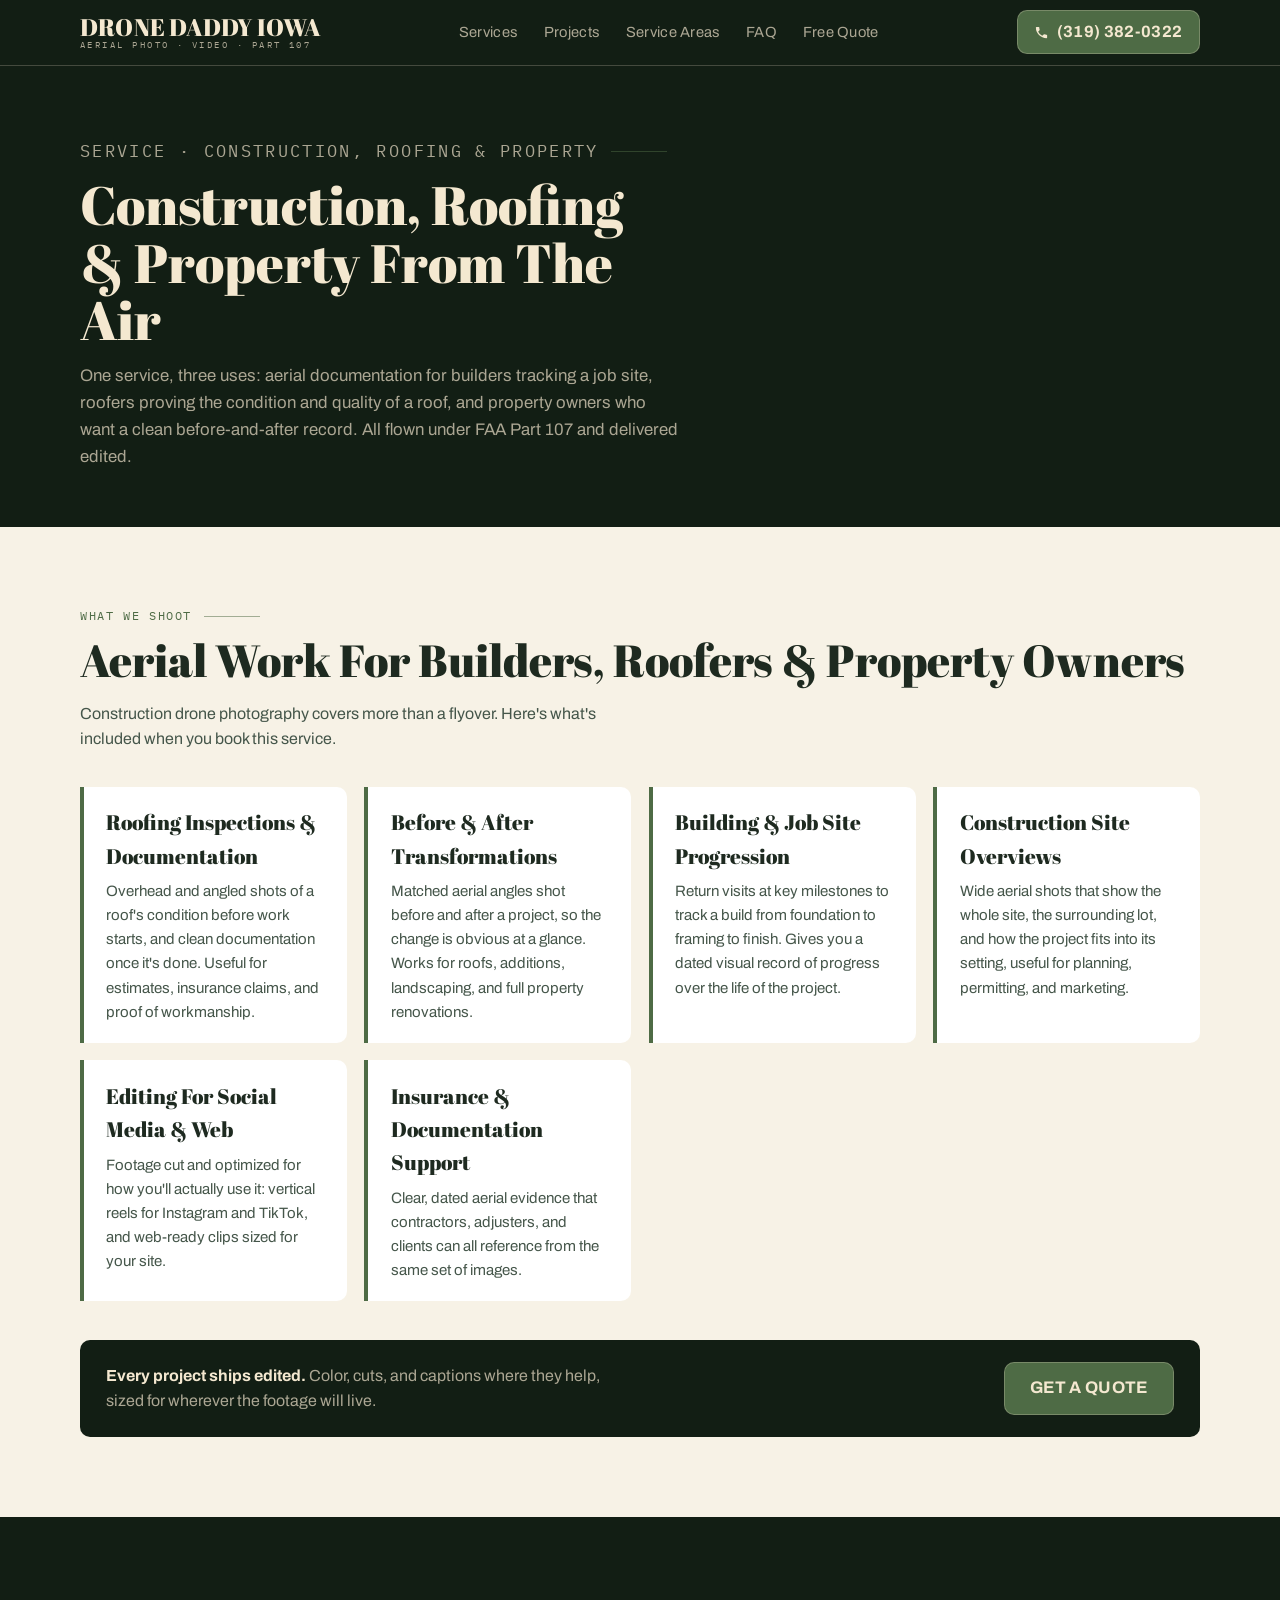
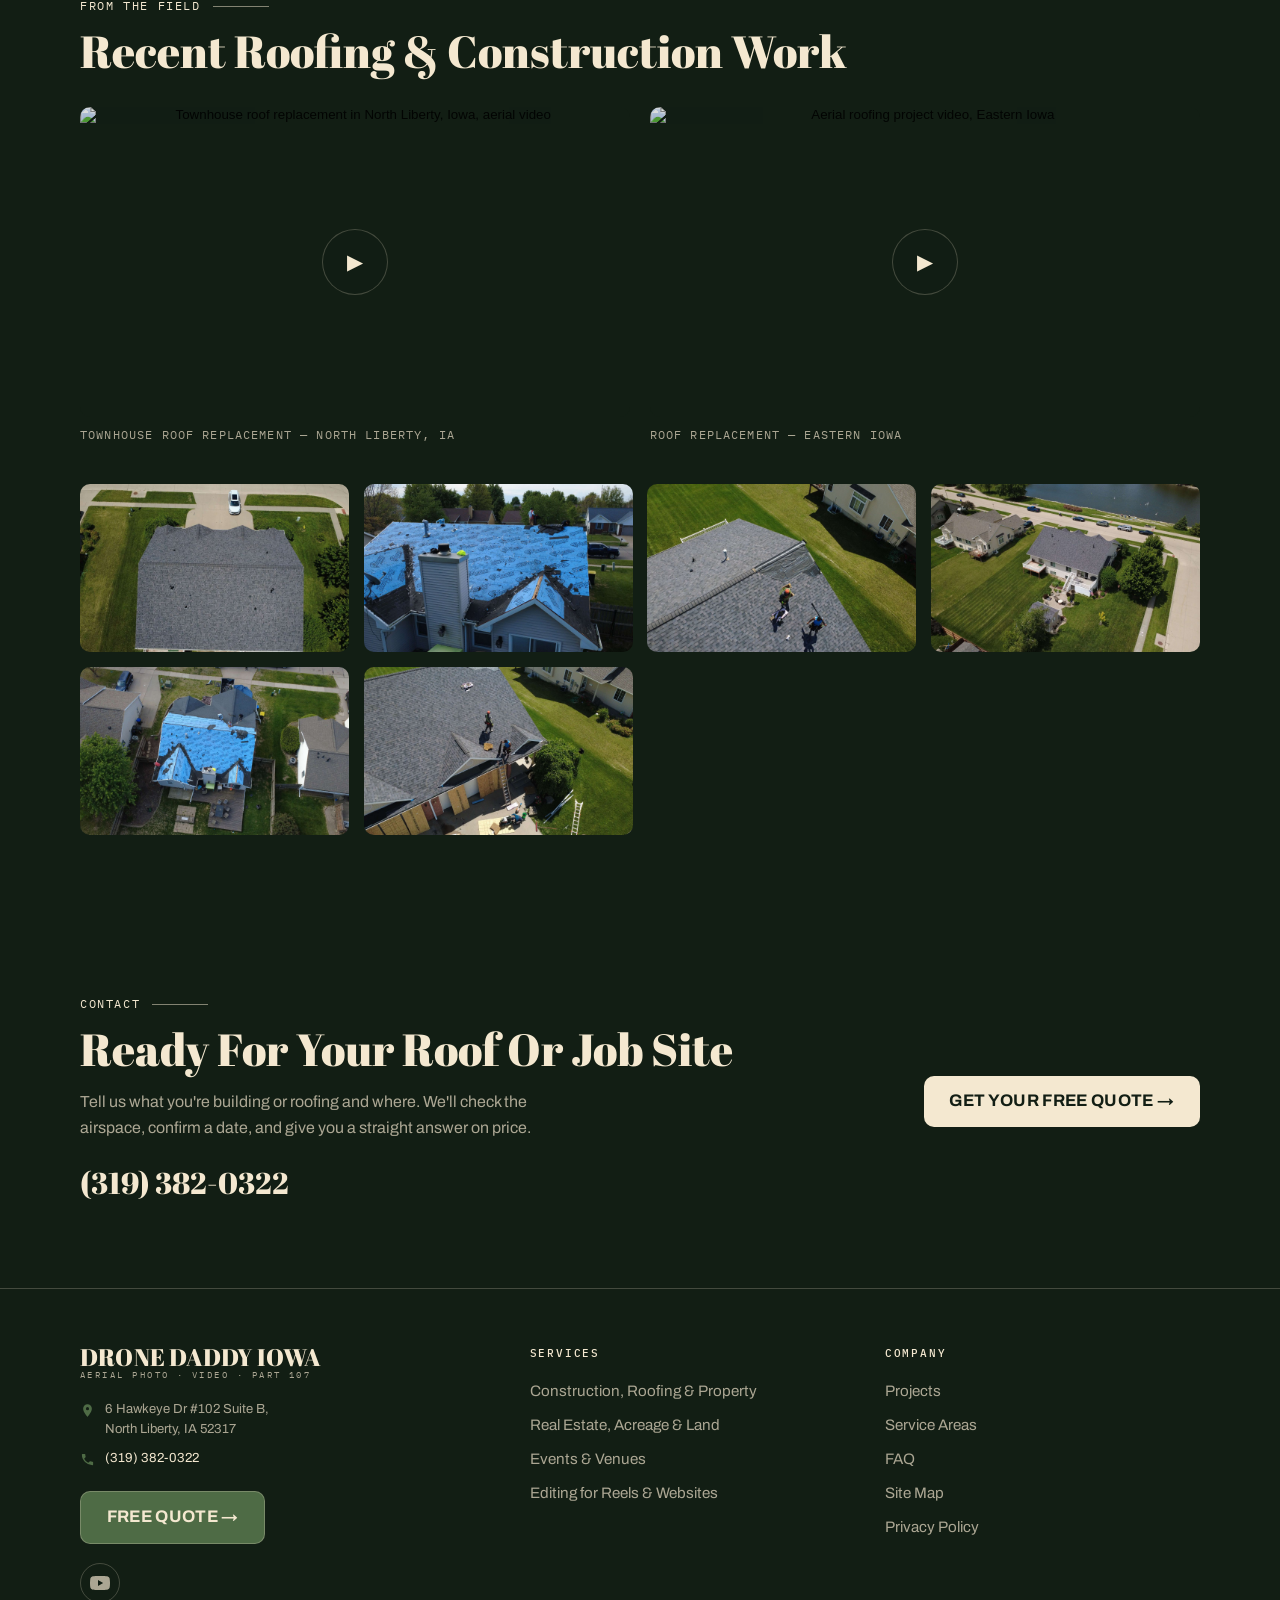
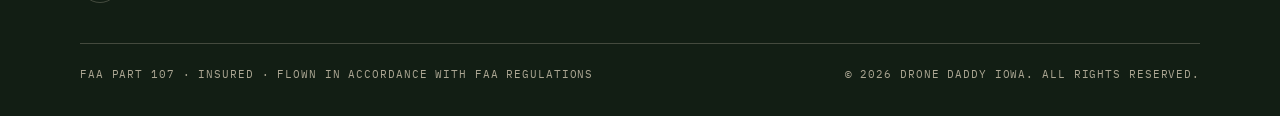
==== construction-roofing.html @ bd03e8ec "Add files via upload" ====
<!DOCTYPE html>
<html lang="en">
<head>
<meta charset="UTF-8">
<meta name="viewport" content="width=device-width, initial-scale=1.0">
<title>Construction, Roofing &amp; Property Drone Photography | Drone Daddy Iowa</title>
<meta name="description" content="Drone photo and video for roofing inspections, construction progress, and property documentation across Eastern Iowa. Before-and-after shots, job site progression, and edits for social media. Call (319) 382-0322.">
<link rel="canonical" href="https://www.dronedaddyiowa.com/construction-roofing.html">

<link rel="preconnect" href="https://fonts.googleapis.com">
<link rel="preconnect" href="https://fonts.gstatic.com" crossorigin>
<link href="https://fonts.googleapis.com/css2?family=Abril+Fatface&family=Archivo:wght@400;500;600;700&family=IBM+Plex+Mono:wght@400;500&display=swap" rel="stylesheet">
<link rel="stylesheet" href="styles.css">

<script type="application/ld+json">
{
  "@context": "https://schema.org",
  "@type": "Service",
  "serviceType": "Construction, Roofing, and Property Drone Photography",
  "provider": {
    "@type": "LocalBusiness",
    "name": "Drone Daddy Iowa",
    "telephone": "+13193820322",
    "address": {
      "@type": "PostalAddress",
      "streetAddress": "6 Hawkeye Dr #102 Suite B",
      "addressLocality": "North Liberty",
      "addressRegion": "IA",
      "postalCode": "52317",
      "addressCountry": "US"
    }
  },
  "areaServed": {"@type": "State", "name": "Iowa"},
  "description": "Aerial drone photo and video for roofing inspections, construction progress documentation, and property before-and-after transformations."
}
</script>
</head>
<body>

<header class="site-header">
  <div class="header-inner">
    <a class="brand" href="index.html">Drone Daddy Iowa
      <small>Aerial Photo · Video · Part 107</small>
    </a>
    <nav class="main-nav" id="mainNav" aria-label="Main">
      <a href="index.html#services">Services</a>
      <a href="projects.html">Projects</a>
      <a href="service-areas.html">Service Areas</a>
      <a href="index.html#faq">FAQ</a>
      <a href="index.html#quote">Free Quote</a>
    </nav>
    <div style="display:flex; gap:.6rem; align-items:center;">
      <a class="call-btn" href="tel:+13193820322">
        <svg width="15" height="15" viewBox="0 0 24 24" fill="currentColor" aria-hidden="true"><path d="M6.62 10.79a15.05 15.05 0 0 0 6.59 6.59l2.2-2.2a1 1 0 0 1 1.02-.24 11.36 11.36 0 0 0 3.57.57 1 1 0 0 1 1 1V20a1 1 0 0 1-1 1A17 17 0 0 1 3 4a1 1 0 0 1 1-1h3.5a1 1 0 0 1 1 1 11.36 11.36 0 0 0 .57 3.57 1 1 0 0 1-.25 1.02z"/></svg>
        (319) 382-0322</a>
      <button class="nav-toggle" aria-expanded="false" aria-controls="mainNav" aria-label="Menu">☰</button>
    </div>
  </div>
</header>

<main>

  <section class="page-hero">
    <div class="wrap">
      <p class="data-label">Service · Construction, Roofing &amp; Property</p>
      <h1>Construction, Roofing &amp; Property From The Air</h1>
      <p>One service, three uses: aerial documentation for builders tracking a job site, roofers proving the condition and quality of a roof, and property owners who want a clean before-and-after record. All flown under FAA Part 107 and delivered edited.</p>
    </div>
  </section>

  <section class="section">
    <div class="wrap">
      <p class="data-label">What We Shoot</p>
      <h2>Aerial Work For Builders, Roofers &amp; Property Owners</h2>
      <p class="lede">Construction drone photography covers more than a flyover. Here's what's included when you book this service.</p>

      <ul class="feature-list">
        <li>
          <h3>Roofing Inspections &amp; Documentation</h3>
          <p>Overhead and angled shots of a roof's condition before work starts, and clean documentation once it's done. Useful for estimates, insurance claims, and proof of workmanship.</p>
        </li>
        <li>
          <h3>Before &amp; After Transformations</h3>
          <p>Matched aerial angles shot before and after a project, so the change is obvious at a glance. Works for roofs, additions, landscaping, and full property renovations.</p>
        </li>
        <li>
          <h3>Building &amp; Job Site Progression</h3>
          <p>Return visits at key milestones to track a build from foundation to framing to finish. Gives you a dated visual record of progress over the life of the project.</p>
        </li>
        <li>
          <h3>Construction Site Overviews</h3>
          <p>Wide aerial shots that show the whole site, the surrounding lot, and how the project fits into its setting, useful for planning, permitting, and marketing.</p>
        </li>
        <li>
          <h3>Editing For Social Media &amp; Web</h3>
          <p>Footage cut and optimized for how you'll actually use it: vertical reels for Instagram and TikTok, and web-ready clips sized for your site.</p>
        </li>
        <li>
          <h3>Insurance &amp; Documentation Support</h3>
          <p>Clear, dated aerial evidence that contractors, adjusters, and clients can all reference from the same set of images.</p>
        </li>
      </ul>

      <div class="editing-strip">
        <p><strong>Every project ships edited.</strong> Color, cuts, and captions where they help, sized for wherever the footage will live.</p>
        <a class="btn btn-solid" href="index.html#quote">Get a Quote</a>
      </div>
    </div>
  </section>

  <section class="section section-dark on-dark">
    <div class="wrap">
      <p class="data-label">From The Field</p>
      <h2>Recent Roofing &amp; Construction Work</h2>

      <div class="video-grid" style="margin-top:2rem;">
        <figure class="video-item">
          <button class="yt-facade" data-yt="gDo0XvJtPyI" aria-label="Play video: Townhouse roof replacement, North Liberty">
            <img src="https://i.ytimg.com/vi/gDo0XvJtPyI/hqdefault.jpg" alt="Townhouse roof replacement in North Liberty, Iowa, aerial video" loading="lazy">
          </button>
          <figcaption>Townhouse Roof Replacement — North Liberty, IA</figcaption>
        </figure>
        <figure class="video-item">
          <button class="yt-facade" data-yt="Hy8-hFbvRlY" aria-label="Play roofing project video">
            <img src="https://i.ytimg.com/vi/Hy8-hFbvRlY/hqdefault.jpg" alt="Aerial roofing project video, Eastern Iowa" loading="lazy">
          </button>
          <figcaption>Roof Replacement — Eastern Iowa</figcaption>
        </figure>
      </div>

      <div class="photo-grid" style="margin-top:2.5rem;">
        <img src="images/roof-replacement-north-liberty-after-1.jpg" alt="Finished roof replacement on a townhouse in North Liberty, Iowa, overhead drone photo" loading="lazy">
        <img src="images/roof-tearoff-iowa-city-1.jpg" alt="Roof tear-off in progress with underlayment exposed, aerial drone photo, Iowa City" loading="lazy">
        <img src="images/roof-replacement-in-progress-1.jpg" alt="Roofing crew installing shingles on a residential roof, drone photo" loading="lazy">
        <img src="images/roof-replacement-north-liberty-after-2.jpg" alt="Completed shingle roof and lakefront neighborhood, aerial drone photo, North Liberty" loading="lazy">
        <img src="images/roof-tearoff-iowa-city-2.jpg" alt="Roof deck prepared with synthetic underlayment during replacement, aerial photo" loading="lazy">
        <img src="images/roof-replacement-in-progress-2.jpg" alt="Roofers finishing ridge detail on a new shingle roof, drone photo" loading="lazy">
      </div>
    </div>
  </section>

  <section class="section section-dark on-dark" id="contact">
    <div class="wrap contact-band">
      <div>
        <p class="data-label">Contact</p>
        <h2>Ready For Your Roof Or Job Site</h2>
        <p>Tell us what you're building or roofing and where. We'll check the airspace, confirm a date, and give you a straight answer on price.</p>
        <p class="phone-line"><a href="tel:+13193820322">(319) 382-0322</a></p>
      </div>
      <a class="btn btn-light" href="index.html#quote">Get Your Free Quote →</a>
    </div>
  </section>

</main>

<footer class="site-footer">
  <div class="wrap">
    <div class="footer-grid">

      <div class="footer-brand">
        <a class="brand" href="index.html">Drone Daddy Iowa
          <small>Aerial Photo · Video · Part 107</small>
        </a>
        <ul>
          <li>
            <svg width="15" height="15" viewBox="0 0 24 24" fill="currentColor" aria-hidden="true"><path d="M12 2a7 7 0 0 0-7 7c0 5.25 7 13 7 13s7-7.75 7-13a7 7 0 0 0-7-7zm0 9.5A2.5 2.5 0 1 1 12 6.5a2.5 2.5 0 0 1 0 5z"/></svg>
            <span>6 Hawkeye Dr #102 Suite B,<br>North Liberty, IA 52317</span>
          </li>
          <li>
            <svg width="15" height="15" viewBox="0 0 24 24" fill="currentColor" aria-hidden="true"><path d="M6.62 10.79a15.05 15.05 0 0 0 6.59 6.59l2.2-2.2a1 1 0 0 1 1.02-.24 11.36 11.36 0 0 0 3.57.57 1 1 0 0 1 1 1V20a1 1 0 0 1-1 1A17 17 0 0 1 3 4a1 1 0 0 1 1-1h3.5a1 1 0 0 1 1 1 11.36 11.36 0 0 0 .57 3.57 1 1 0 0 1-.25 1.02z"/></svg>
            <a href="tel:+13193820322">(319) 382-0322</a>
          </li>
        </ul>
        <a class="btn btn-solid" href="index.html#quote">Free Quote →</a>
        <div class="footer-social">
          <a href="https://www.youtube.com/@DroneDaddyIowa" target="_blank" rel="noopener" aria-label="Drone Daddy Iowa on YouTube">
            <svg width="20" height="20" viewBox="0 0 24 24" fill="currentColor" aria-hidden="true"><path d="M23.5 6.2a3 3 0 0 0-2.1-2.1C19.5 3.5 12 3.5 12 3.5s-7.5 0-9.4.6A3 3 0 0 0 .5 6.2 31.3 31.3 0 0 0 0 12a31.3 31.3 0 0 0 .5 5.8 3 3 0 0 0 2.1 2.1c1.9.6 9.4.6 9.4.6s7.5 0 9.4-.6a3 3 0 0 0 2.1-2.1A31.3 31.3 0 0 0 24 12a31.3 31.3 0 0 0-.5-5.8zM9.6 15.6V8.4L15.8 12z"/></svg>
          </a>
        </div>
      </div>

      <div class="footer-col">
        <h4>Services</h4>
        <ul>
          <li><a href="construction-roofing.html">Construction, Roofing &amp; Property</a></li>
          <li><a href="index.html#services">Real Estate, Acreage &amp; Land</a></li>
          <li><a href="index.html#services">Events &amp; Venues</a></li>
          <li><a href="index.html#services">Editing for Reels &amp; Websites</a></li>
        </ul>
      </div>

      <div class="footer-col">
        <h4>Company</h4>
        <ul>
          <li><a href="projects.html">Projects</a></li>
          <li><a href="service-areas.html">Service Areas</a></li>
          <li><a href="index.html#faq">FAQ</a></li>
          <li><a href="sitemap.html">Site Map</a></li>
          <li><a href="privacy.html">Privacy Policy</a></li>
        </ul>
      </div>

    </div>

    <div class="footer-bottom">
      <span>FAA PART 107 · INSURED · FLOWN IN ACCORDANCE WITH FAA REGULATIONS</span>
      <span>© <span id="year"></span> DRONE DADDY IOWA. ALL RIGHTS RESERVED.</span>
    </div>
  </div>
</footer>

<a class="mobile-call" href="tel:+13193820322">
  <svg width="18" height="18" viewBox="0 0 24 24" fill="currentColor" aria-hidden="true"><path d="M6.62 10.79a15.05 15.05 0 0 0 6.59 6.59l2.2-2.2a1 1 0 0 1 1.02-.24 11.36 11.36 0 0 0 3.57.57 1 1 0 0 1 1 1V20a1 1 0 0 1-1 1A17 17 0 0 1 3 4a1 1 0 0 1 1-1h3.5a1 1 0 0 1 1 1 11.36 11.36 0 0 0 .57 3.57 1 1 0 0 1-.25 1.02z"/></svg>
  Call (319) 382-0322</a>

<script>
document.getElementById('year').textContent = new Date().getFullYear();
var toggle = document.querySelector('.nav-toggle');
var nav = document.getElementById('mainNav');
toggle.addEventListener('click', function(){
  var open = nav.classList.toggle('open');
  toggle.setAttribute('aria-expanded', open);
});
nav.addEventListener('click', function(e){
  if (e.target.tagName === 'A'){ nav.classList.remove('open'); toggle.setAttribute('aria-expanded','false'); }
});

document.querySelectorAll('.yt-facade').forEach(function(btn){
  btn.addEventListener('click', function(){
    var id = btn.getAttribute('data-yt');
    var iframe = document.createElement('iframe');
    iframe.src = 'https://www.youtube-nocookie.com/embed/' + id + '?autoplay=1&rel=0';
    iframe.title = 'Drone Daddy Iowa video';
    iframe.setAttribute('allow', 'autoplay; encrypted-media; picture-in-picture');
    iframe.setAttribute('allowfullscreen', '');
    btn.replaceChildren(iframe);
    btn.style.cursor = 'default';
  }, { once: true });
});
</script>
</body>
</html>
---- styles.css ----
/* ============================================================
   Drone Daddy Iowa — dronedaddyiowa.com
   Brand: Forest Green #4E6B45 · Vanilla Silk #F4E8D0 · Scrim #121E14
   Type: Barlow Condensed (display) · Barlow (body) · IBM Plex Mono (data)
   ============================================================ */

:root{
  --green:      #4E6B45;
  --green-deep: #3A5234;
  --scrim:      #121E14;
  --cream:      #F4E8D0;
  --cream-dim:  rgba(244,232,208,.68);
  --cream-line: rgba(244,232,208,.22);
  --paper:      #F7F2E6;
  --ink:        #1E2A20;
  --ink-soft:   #45564A;
  --radius: 10px;
  --wrap: 1160px;
  --font-display: "Abril Fatface", Georgia, serif;
  --font-body: "Archivo", "Helvetica Neue", Arial, sans-serif;
  --font-mono: "IBM Plex Mono", "Courier New", monospace;
}

*{ margin:0; padding:0; box-sizing:border-box; }
html{ scroll-behavior:smooth; }
@media (prefers-reduced-motion: reduce){
  html{ scroll-behavior:auto; }
  *, *::before, *::after{ animation:none !important; transition:none !important; }
}

body{
  font-family:var(--font-body);
  color:var(--ink);
  background:var(--paper);
  line-height:1.6;
  -webkit-font-smoothing:antialiased;
}

img{ max-width:100%; display:block; }
a{ color:inherit; }
svg{ display:block; }

.wrap{ max-width:var(--wrap); margin:0 auto; padding:0 20px; }

/* ---------- mono data labels ---------- */
.data-label{
  font-family:var(--font-mono);
  font-size:.72rem;
  letter-spacing:.14em;
  text-transform:uppercase;
  color:var(--green);
  display:flex;
  align-items:center;
  gap:.75rem;
}
.data-label::after{
  content:"";
  height:1px; flex:0 0 56px;
  background:var(--green);
  opacity:.5;
}
.data-label.center{ justify-content:center; }
.data-label.center::before{
  content:""; height:1px; flex:0 0 56px;
  background:var(--green); opacity:.5;
}
.on-dark .data-label{ color:var(--cream); }
.on-dark .data-label::after,
.on-dark .data-label.center::before{ background:var(--cream); }

/* ---------- header ---------- */
.site-header{
  position:sticky; top:0; z-index:100;
  background:var(--scrim);
  border-bottom:1px solid var(--cream-line);
}
.header-inner{
  display:flex; align-items:center; justify-content:space-between;
  gap:1rem; padding:.65rem 20px;
  max-width:var(--wrap); margin:0 auto;
}
.brand{
  font-family:var(--font-display);
  font-weight:400; font-size:1.5rem; letter-spacing:.01em;
  text-transform:uppercase; color:var(--cream);
  text-decoration:none; line-height:1.05;
  display:flex; flex-direction:column;
}
.brand small{
  font-family:var(--font-mono);
  font-size:.55rem; letter-spacing:.28em; font-weight:400;
  color:var(--cream-dim);
}
.main-nav{ display:flex; gap:1.6rem; }
.main-nav a{
  color:var(--cream-dim); text-decoration:none;
  font-size:.92rem; letter-spacing:.02em;
}
.main-nav a:hover, .main-nav a:focus-visible{ color:var(--cream); }
.call-btn{
  display:inline-flex; align-items:center; gap:.45rem;
  background:var(--green); color:var(--cream);
  text-decoration:none;
  font-family:var(--font-body); font-weight:700;
  font-size:1.02rem; letter-spacing:.02em;
  padding:.5rem 1.05rem; border-radius:var(--radius);
  white-space:nowrap;
  border:1px solid rgba(244,232,208,.25);
}
.call-btn:hover, .call-btn:focus-visible{ background:var(--green-deep); }
.nav-toggle{ display:none; }

@media (max-width: 820px){
  .brand{ font-size:1.05rem; max-width:110px; }
  .brand small{ display:none; }
  .header-inner{ padding:.6rem 14px; gap:.6rem; }
  .main-nav{
    display:none;
    position:absolute; top:100%; left:0; right:0;
    background:var(--scrim);
    flex-direction:column; gap:0;
    border-bottom:1px solid var(--cream-line);
  }
  .main-nav.open{ display:flex; }
  .main-nav a{ padding:.9rem 20px; border-top:1px solid var(--cream-line); }
  .nav-toggle{
    display:inline-flex; align-items:center; justify-content:center;
    background:none; border:1px solid var(--cream-line);
    color:var(--cream); border-radius:8px;
    width:42px; height:38px; font-size:1.2rem; cursor:pointer;
  }
  .call-btn{ font-size:1rem; padding:.5rem .9rem; }
}

/* ---------- hero (split: content + form) ---------- */
.hero{
  position:relative;
  color:var(--cream);
  overflow:hidden;
  background:var(--scrim);
  isolation:isolate;
}
.hero-media{
  position:absolute; inset:0; z-index:-2;
  background:url("images/hero-poster.jpg") center/cover no-repeat;
}
.hero-media iframe{
  position:absolute; top:50%; left:50%;
  width:100vw; height:56.25vw;
  min-height:100%; min-width:177.78vh;
  transform:translate(-50%,-50%);
  pointer-events:none; border:0;
}
.hero::after{
  content:""; position:absolute; inset:0; z-index:-1;
  background:linear-gradient(100deg, rgba(18,30,20,.94) 0%, rgba(18,30,20,.78) 55%, rgba(18,30,20,.55) 100%);
}
.hero-grid{
  display:grid;
  grid-template-columns:1.15fr .85fr;
  gap:3rem;
  align-items:center;
  padding:4.5rem 0;
  min-height:82vh;
}
.hero h1{
  font-family:var(--font-display);
  font-weight:400; text-transform:none;
  font-size:clamp(2.4rem, 5.2vw, 4rem);
  line-height:1.04; letter-spacing:0;
  margin:.9rem 0 1.1rem;
}
.hero .sub{
  max-width:50ch; font-size:1.08rem; color:var(--cream-dim);
  margin-bottom:1.5rem;
}
.checklist{
  list-style:none;
  display:flex; flex-direction:column; gap:.7rem;
  margin-bottom:1.9rem;
  font-size:1.02rem; font-weight:500;
}
.checklist li{ display:flex; align-items:center; gap:.7rem; }
.checklist li::before{
  content:"✓";
  display:inline-flex; align-items:center; justify-content:center;
  flex-shrink:0;
  width:1.45rem; height:1.45rem;
  background:var(--green); color:var(--cream);
  border-radius:50%; font-size:.8rem;
}
.hero-ctas{ display:flex; flex-wrap:wrap; gap:.8rem; }
.btn{
  display:inline-flex; align-items:center; justify-content:center; gap:.5rem;
  text-decoration:none;
  font-family:var(--font-body); font-weight:700;
  font-size:1.05rem; letter-spacing:.02em; text-transform:uppercase;
  padding:.75rem 1.6rem; border-radius:var(--radius);
  border:0; cursor:pointer;
}
.btn-solid{ background:var(--green); color:var(--cream); border:1px solid rgba(244,232,208,.25); }
.btn-solid:hover, .btn-solid:focus-visible{ background:var(--green-deep); }
.btn-ghost{ border:1px solid var(--cream-line); color:var(--cream); background:transparent; }
.btn-ghost:hover, .btn-ghost:focus-visible{ border-color:var(--cream); }
.btn-light{
  background:var(--cream); color:var(--scrim);
}
.btn-light:hover, .btn-light:focus-visible{ background:#fff; }

/* form card in hero */
.form-card{
  background:var(--paper);
  color:var(--ink);
  border-radius:14px;
  padding:1.9rem 1.7rem 1.7rem;
  box-shadow:0 18px 50px rgba(0,0,0,.4);
  border-top:5px solid var(--green);
}
.form-card h2{
  font-family:var(--font-display); text-transform:none; font-weight:400;
  font-size:2.1rem; line-height:1.05; text-align:center;
  margin-bottom:.5rem;
}
.form-card .form-note{
  text-align:center; font-size:.92rem; color:var(--ink-soft);
  margin-bottom:1.1rem; max-width:34ch; margin-left:auto; margin-right:auto;
}
.form-card label{
  display:block;
  font-family:var(--font-mono); font-size:.68rem;
  letter-spacing:.12em; text-transform:uppercase;
  margin:.85rem 0 .3rem; color:var(--ink-soft);
}
.form-card input, .form-card select{
  width:100%;
  background:#fff;
  border:1px solid rgba(78,107,69,.35);
  border-radius:8px;
  color:var(--ink);
  padding:.7rem .8rem;
  font-family:var(--font-body); font-size:1rem;
}
.form-card input:focus, .form-card select:focus{
  outline:2px solid var(--green); outline-offset:1px;
}
.form-card button{ width:100%; margin-top:1.2rem; }
.form-status{
  margin-top:.9rem; font-family:var(--font-mono); font-size:.82rem;
  text-align:center; color:var(--green-deep);
}
.hidden{ display:none; }

@media (max-width: 920px){
  .hero-grid{ grid-template-columns:1fr; gap:2.4rem; padding:3rem 0; min-height:0; }
  .form-card{ max-width:540px; }
}

/* ---------- sections ---------- */
.section{ padding:5rem 0; }
.section-dark{ background:var(--scrim); color:var(--cream); }
.section h2{
  font-family:var(--font-display);
  font-weight:400; text-transform:none;
  font-size:clamp(1.9rem, 3.5vw, 2.9rem);
  line-height:1.08; letter-spacing:0;
  margin:.7rem 0 1rem;
}
.section .lede{ max-width:60ch; color:var(--ink-soft); margin-bottom:2.2rem; }
.section-dark .lede{ color:var(--cream-dim); }
.section-head-center{ text-align:center; margin-bottom:2.6rem; }
.section-head-center .lede{ margin-left:auto; margin-right:auto; }

/* ---------- services (photo cards) ---------- */
.service-grid{
  display:grid; gap:1.4rem;
  grid-template-columns:repeat(auto-fit, minmax(290px, 1fr));
}
.service-card{
  position:relative;
  border-radius:14px;
  overflow:visible;
}
.service-card .photo{
  position:relative;
  border-radius:14px;
  overflow:hidden;
}
.service-card .photo img{
  width:100%; aspect-ratio:4/3; object-fit:cover;
}
.service-card .icon-badge{
  position:absolute; top:14px; left:14px;
  width:52px; height:52px; border-radius:50%;
  background:var(--paper);
  display:flex; align-items:center; justify-content:center;
  color:var(--green);
  box-shadow:0 4px 14px rgba(0,0,0,.25);
}
.service-card .panel{
  background:#fff;
  border-radius:12px;
  margin:-3.2rem 1rem 0;
  position:relative;
  padding:1.4rem 1.3rem 1.3rem;
  box-shadow:0 10px 28px rgba(30,42,32,.14);
}
.service-card h3{
  font-family:var(--font-display); text-transform:none;
  font-size:1.65rem; font-weight:400; line-height:1.1;
  margin-bottom:.5rem;
}
.service-card p{ color:var(--ink-soft); font-size:.97rem; margin-bottom:1.1rem; }
.service-card .btn{ width:100%; font-size:1.02rem; padding:.65rem 1rem; }

/* editing strip */
.editing-strip{
  margin-top:2.4rem;
  background:var(--scrim); color:var(--cream);
  border-radius:var(--radius);
  padding:1.4rem 1.6rem;
  display:flex; flex-wrap:wrap; align-items:center; gap:1rem 2rem;
  justify-content:space-between;
}
.editing-strip p{ color:var(--cream-dim); max-width:58ch; }
.editing-strip strong{ color:var(--cream); }

/* ---------- video work ---------- */
.featured-video{ margin-bottom:1.4rem; }
.yt-facade{
  position:relative; width:100%; aspect-ratio:16/9;
  background:var(--scrim) center/cover no-repeat;
  border:0; border-radius:var(--radius);
  overflow:hidden; cursor:pointer; display:block; padding:0;
}
.yt-facade img{ width:100%; height:100%; object-fit:cover; opacity:.85; }
.yt-facade::after{
  content:"▶";
  position:absolute; top:50%; left:50%;
  transform:translate(-50%,-50%);
  width:64px; height:64px;
  background:rgba(18,30,20,.85);
  border:1px solid var(--cream-line);
  color:var(--cream); font-size:1.3rem;
  display:flex; align-items:center; justify-content:center;
  border-radius:50%;
  transition:background .15s ease;
}
.yt-facade:hover::after, .yt-facade:focus-visible::after{ background:var(--green); }
.yt-facade iframe{
  position:absolute; inset:0; width:100%; height:100%; border:0;
}
.video-grid{
  display:grid; gap:1.2rem;
  grid-template-columns:repeat(auto-fit, minmax(260px, 1fr));
}
.video-item figcaption{
  font-family:var(--font-mono);
  font-size:.72rem; letter-spacing:.1em; text-transform:uppercase;
  color:var(--cream-dim);
  margin-top:.55rem;
}

/* ---------- portfolio ---------- */
.photo-grid{
  display:grid; gap:.9rem;
  grid-template-columns:repeat(auto-fill, minmax(250px, 1fr));
}
.photo-grid img{
  width:100%; aspect-ratio:16/10; object-fit:cover;
  border-radius:var(--radius);
}

/* ---------- FAQ ---------- */
.faq-list{ max-width:820px; }
.faq-list details{
  border-bottom:1px solid rgba(78,107,69,.3);
}
.faq-list summary{
  cursor:pointer; list-style:none;
  display:flex; justify-content:space-between; align-items:center; gap:1rem;
  padding:1.1rem 0;
  font-family:var(--font-body); font-weight:700;
  font-size:1.2rem; text-transform:none; letter-spacing:0;
}
.faq-list summary::-webkit-details-marker{ display:none; }
.faq-list summary::after{
  content:"+";
  font-family:var(--font-mono); font-size:1.1rem;
  color:var(--green); flex-shrink:0;
}
.faq-list details[open] summary::after{ content:"–"; }
.faq-list details p{
  padding:0 0 1.2rem; max-width:65ch; color:var(--ink-soft);
}

/* ---------- contact band ---------- */
.contact-band{
  display:grid; grid-template-columns:1fr auto;
  gap:2rem; align-items:center;
}
@media (max-width: 760px){ .contact-band{ grid-template-columns:1fr; } }
.contact-band .nap{
  font-family:var(--font-mono); font-size:.9rem; line-height:1.9;
  font-style:normal; letter-spacing:.03em;
  border-left:2px solid var(--green);
  padding-left:1rem; margin-top:1.2rem;
  color:var(--cream-dim);
}
.contact-band .nap a{ color:var(--cream); text-decoration:none; }
.contact-band .nap a:hover{ text-decoration:underline; }
.contact-band p{ color:var(--cream-dim); max-width:52ch; }


.contact-band .phone-line{
  margin-top:1.2rem;
  font-family:var(--font-display);
  font-size:1.9rem;
}
.contact-band .phone-line a{
  color:var(--cream); text-decoration:none;
}
.contact-band .phone-line a:hover{ text-decoration:underline; }

/* ---------- footer ---------- */
.site-footer{
  background:var(--scrim); color:var(--cream-dim);
  border-top:1px solid var(--cream-line);
  padding:3.5rem 0 2rem;
  font-size:.95rem;
}
.footer-grid{
  display:grid;
  grid-template-columns:1.3fr 1fr 1fr;
  gap:2.5rem;
  margin-bottom:2.5rem;
}
@media (max-width: 820px){
  .footer-grid{ grid-template-columns:1fr; gap:2rem; }
}
.footer-brand .brand{ margin-bottom:1.2rem; }
.footer-brand ul{
  list-style:none; display:flex; flex-direction:column; gap:.55rem;
  margin-bottom:1.4rem;
}
.footer-brand li{ display:flex; gap:.6rem; align-items:flex-start; font-size:.82rem; line-height:1.55; }
.footer-brand li svg{ flex-shrink:0; margin-top:.25rem; color:var(--green); }
.footer-brand a{ color:var(--cream); text-decoration:none; }
.footer-brand a:hover{ text-decoration:underline; }
.footer-col h4{
  font-family:var(--font-mono); font-size:.7rem;
  letter-spacing:.16em; text-transform:uppercase;
  color:var(--cream); margin-bottom:1rem; font-weight:500;
}
.footer-col ul{ list-style:none; display:flex; flex-direction:column; gap:.6rem; }
.footer-col a{ color:var(--cream-dim); text-decoration:none; }
.footer-col a:hover{ color:var(--cream); }
.footer-social{
  display:flex; gap:.8rem; margin-top:1.2rem;
}
.footer-social a{
  display:inline-flex; align-items:center; justify-content:center;
  width:40px; height:40px; border-radius:50%;
  border:1px solid var(--cream-line); color:var(--cream-dim);
}
.footer-social a:hover, .footer-social a:focus-visible{
  color:var(--cream); border-color:var(--cream);
}
.footer-bottom{
  border-top:1px solid var(--cream-line);
  padding-top:1.4rem;
  display:flex; flex-wrap:wrap; justify-content:space-between; gap:.8rem;
  font-family:var(--font-mono); font-size:.7rem; letter-spacing:.08em;
}

/* ---------- mobile sticky call bar ---------- */
.mobile-call{ display:none; }
@media (max-width: 820px){
  body{ padding-bottom:64px; }
  .mobile-call{
    display:flex; align-items:center; justify-content:center; gap:.6rem;
    position:fixed; left:0; right:0; bottom:0; z-index:110;
    background:var(--green); color:var(--cream);
    text-decoration:none;
    font-family:var(--font-body); font-weight:700;
    font-size:1.1rem; letter-spacing:.02em; text-transform:uppercase;
    padding:1rem;
    border-top:1px solid rgba(244,232,208,.3);
  }
}

/* ---------- subpage hero (no video, simple banner) ---------- */
.page-hero{
  background:var(--scrim); color:var(--cream);
  padding:4.5rem 0 3.5rem;
}
.page-hero h1{
  font-family:var(--font-display); font-weight:400;
  font-size:clamp(2.2rem, 4.6vw, 3.4rem);
  line-height:1.06; margin:.7rem 0 .9rem; max-width:16ch;
}
.page-hero p{ max-width:60ch; color:var(--cream-dim); font-size:1.05rem; }

/* ---------- feature list (construction/roofing page) ---------- */
.feature-list{
  list-style:none;
  display:grid; gap:1.1rem;
  grid-template-columns:repeat(auto-fit, minmax(260px, 1fr));
  margin:2rem 0;
}
.feature-list li{
  background:#fff;
  border-left:4px solid var(--green);
  border-radius:0 10px 10px 0;
  padding:1.2rem 1.4rem;
}
.feature-list h3{
  font-family:var(--font-display); font-weight:400;
  font-size:1.3rem; margin-bottom:.4rem;
}
.feature-list p{ color:var(--ink-soft); font-size:.94rem; }

/* ---------- service areas ---------- */
.area-grid{
  display:grid; gap:1.2rem;
  grid-template-columns:repeat(auto-fit, minmax(240px, 1fr));
  margin-top:2rem;
}
.area-card{
  background:#fff;
  border:1px solid rgba(78,107,69,.22);
  border-top:4px solid var(--green);
  border-radius:10px;
  padding:1.5rem 1.4rem;
}
.area-card .tag{
  display:inline-block;
  font-family:var(--font-mono); font-size:.65rem;
  letter-spacing:.1em; text-transform:uppercase;
  color:var(--green); background:rgba(78,107,69,.1);
  padding:.25rem .65rem; border-radius:20px; margin-bottom:.7rem;
}
.area-card h3{
  font-family:var(--font-display); font-weight:400;
  font-size:1.5rem; margin-bottom:.4rem;
}
.area-card p{ color:var(--ink-soft); font-size:.92rem; }

/* ---------- site map page ---------- */
.sitemap-list{ max-width:680px; }
.sitemap-list h2{
  font-family:var(--font-display); font-weight:400;
  font-size:1.6rem; margin:2.2rem 0 .6rem;
}
.sitemap-list ul{ list-style:none; }
.sitemap-list li{ border-bottom:1px solid rgba(78,107,69,.22); }
.sitemap-list a{
  display:block; padding:.9rem 0;
  text-decoration:none; color:var(--ink); font-size:1.08rem;
}
.sitemap-list a:hover{ color:var(--green); }
.sitemap-list .desc{
  font-size:.86rem; color:var(--ink-soft);
  padding:0 0 .8rem; margin-top:-.6rem;
}

/* ---------- legal page ---------- */
.legal{ max-width:760px; margin:0 auto; padding:4rem 20px; }
.legal h1{
  font-family:var(--font-display); text-transform:none; font-weight:400;
  font-size:2.6rem; margin:1rem 0 1.5rem;
}
.legal h2{
  font-family:var(--font-display); text-transform:none; font-weight:400;
  font-size:1.6rem; margin:2rem 0 .6rem;
}
.legal p, .legal li{ color:var(--ink-soft); margin-bottom:.8rem; }
.legal ul{ padding-left:1.2rem; }

:focus-visible{ outline:2px solid var(--green); outline-offset:2px; }
.section-dark :focus-visible, .site-header :focus-visible, .site-footer :focus-visible{ outline-color:var(--cream); }
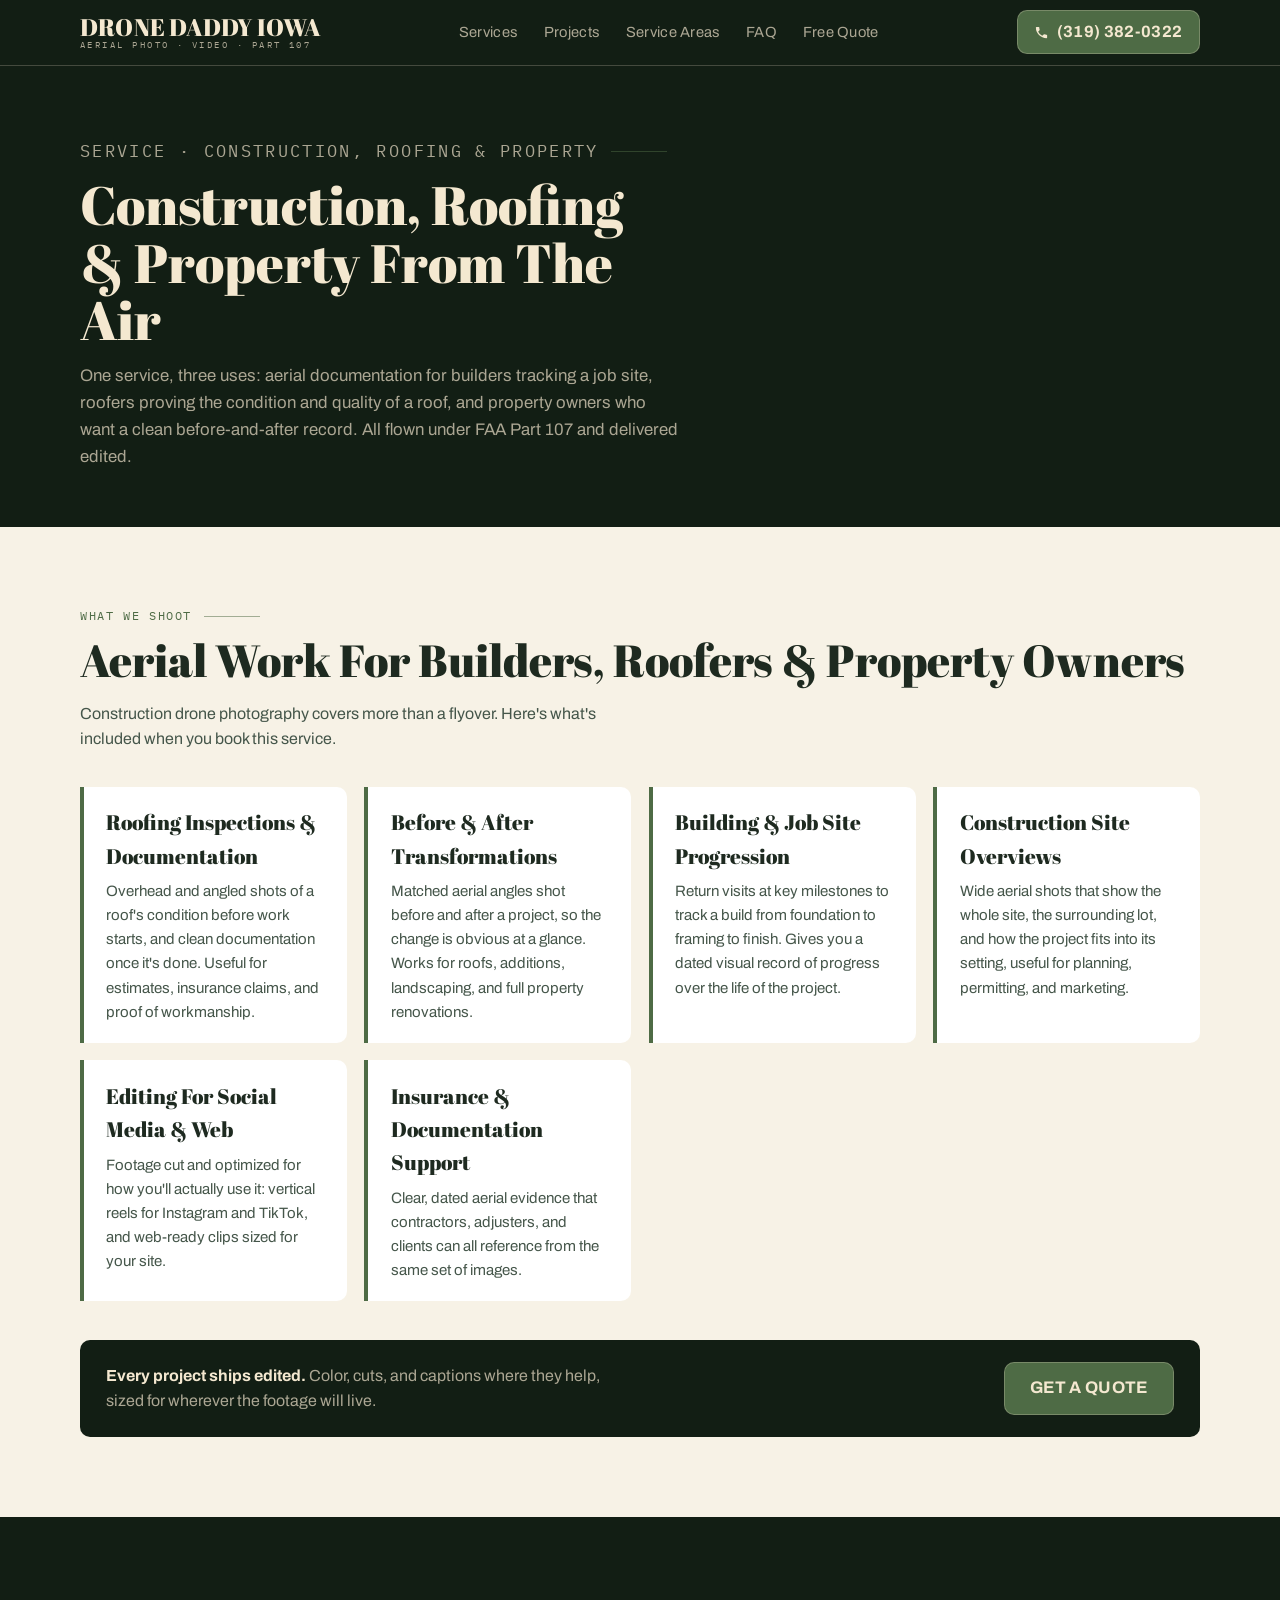
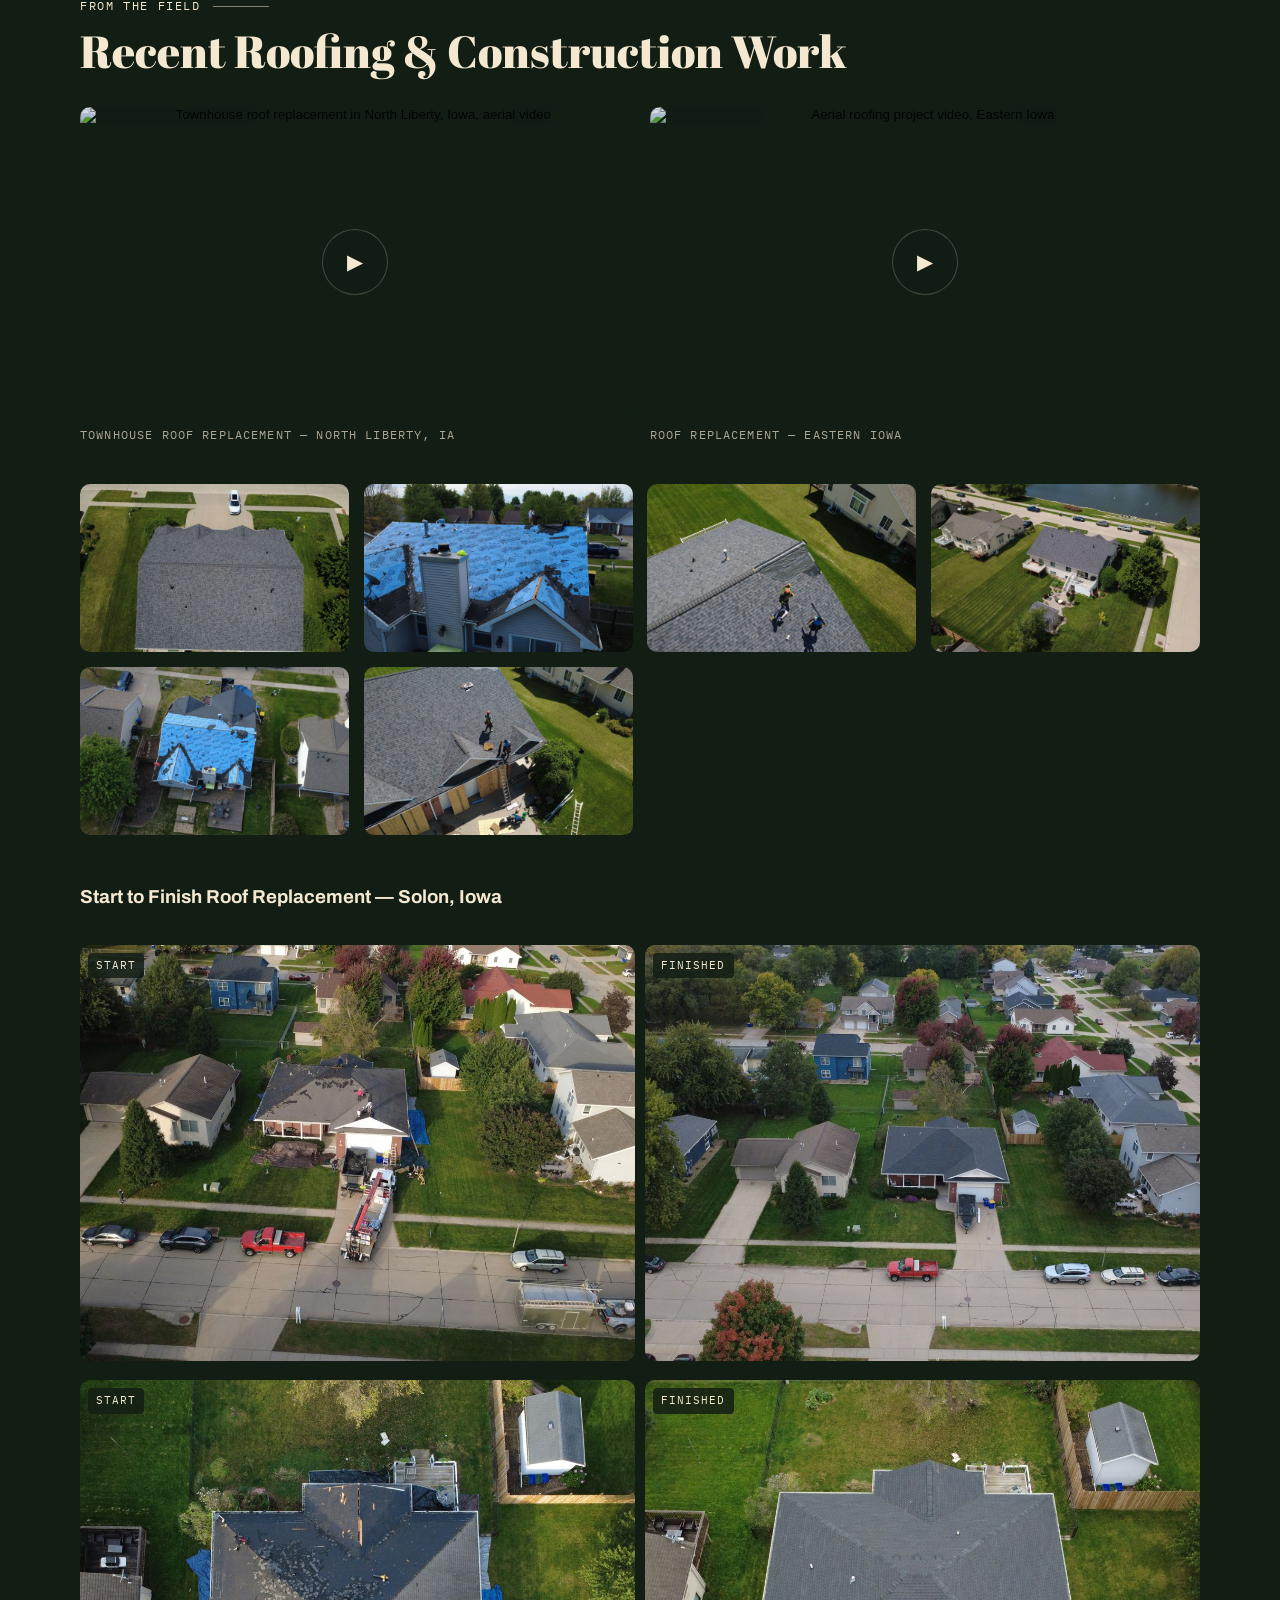
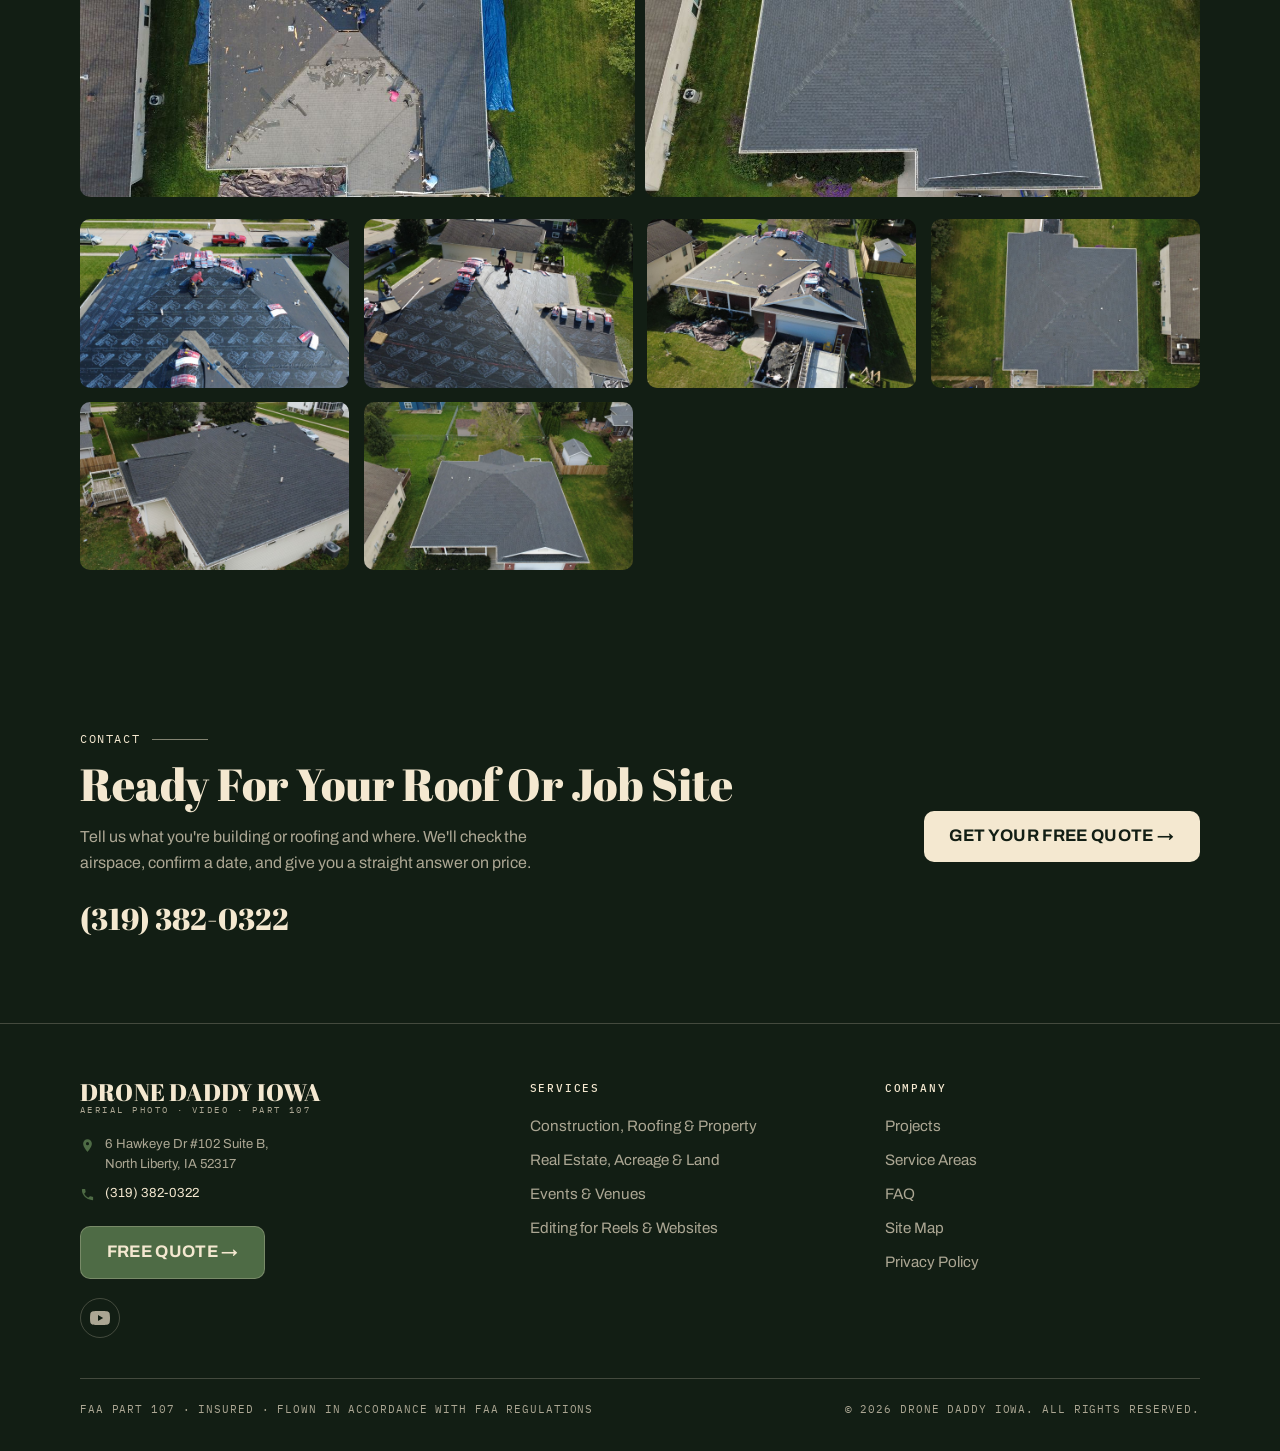
==== commit 5fa6b09a: "Add Solon roof replacement photos and comparisons; remove downspout captions Co-Authored-By: Claude " ====
--- a/construction-roofing.html
+++ b/construction-roofing.html
@@ -136,6 +136,25 @@
         <img src="images/roof-tearoff-iowa-city-2.jpg" alt="Roof deck prepared with synthetic underlayment during replacement, aerial photo" loading="lazy">
         <img src="images/roof-replacement-in-progress-2.jpg" alt="Roofers finishing ridge detail on a new shingle roof, drone photo" loading="lazy">
       </div>
+      <h3 style="margin-top:3rem;">Start to Finish Roof Replacement — Solon, Iowa</h3>
+      <div class="compare-grid" style="margin-top:2rem;">
+        <div class="compare">
+          <figure class="compare-item" data-tag="Start"><img src="images/solon-roof-start-4.jpg" alt="Roof replacement at the start of the job, tear-off underway, Solon, Iowa, aerial drone photo" loading="lazy"></figure>
+          <figure class="compare-item" data-tag="Finished"><img src="images/solon-roof-after-2.jpg" alt="Finished new shingle roof on a home in Solon, Iowa, aerial drone photo" loading="lazy"></figure>
+        </div>
+        <div class="compare">
+          <figure class="compare-item" data-tag="Start"><img src="images/solon-roof-start-5.jpg" alt="Roof replacement at the start of the job, tear-off underway, Solon, Iowa, aerial drone photo" loading="lazy"></figure>
+          <figure class="compare-item" data-tag="Finished"><img src="images/solon-roof-after-5.jpg" alt="Finished new shingle roof on a home in Solon, Iowa, aerial drone photo" loading="lazy"></figure>
+        </div>
+      </div>
+      <div class="photo-grid" style="margin-top:1.4rem;">
+        <img src="images/solon-roof-during-7.jpg" alt="Crew installing underlayment and shingle bundles during a roof replacement in Solon, Iowa, aerial drone photo" loading="lazy">
+        <img src="images/solon-roof-during-9.jpg" alt="Crew installing underlayment and shingle bundles during a roof replacement in Solon, Iowa, aerial drone photo" loading="lazy">
+        <img src="images/solon-roof-during-12.jpg" alt="Crew installing underlayment and shingle bundles during a roof replacement in Solon, Iowa, aerial drone photo" loading="lazy">
+        <img src="images/solon-roof-after-8.jpg" alt="Finished new shingle roof on a home in Solon, Iowa, aerial drone photo" loading="lazy">
+        <img src="images/solon-roof-after-12.jpg" alt="Finished new shingle roof on a home in Solon, Iowa, aerial drone photo" loading="lazy">
+        <img src="images/solon-roof-after-4.jpg" alt="Finished new shingle roof on a home in Solon, Iowa, aerial drone photo" loading="lazy">
+      </div>
     </div>
   </section>
 
--- a/styles.css
+++ b/styles.css
@@ -578,3 +578,24 @@
 
 :focus-visible{ outline:2px solid var(--green); outline-offset:2px; }
 .section-dark :focus-visible, .site-header :focus-visible, .site-footer :focus-visible{ outline-color:var(--cream); }
+
+/* Vertical YouTube Shorts */
+.short-grid{
+  display:grid; gap:1.2rem;
+  grid-template-columns:repeat(auto-fit, minmax(200px, 1fr));
+  max-width:760px;
+}
+.yt-facade.yt-short{ aspect-ratio:9/16; }
+
+/* Start / finished comparison photos */
+.compare-grid{ display:grid; gap:1.2rem; }
+.compare{ display:grid; grid-template-columns:1fr 1fr; gap:.6rem; }
+.compare-item{ position:relative; margin:0; }
+.compare-item img{ width:100%; height:100%; aspect-ratio:4/3; object-fit:cover; border-radius:var(--radius); display:block; }
+.compare-item::after{
+  content:attr(data-tag);
+  position:absolute; left:.5rem; top:.5rem;
+  background:rgba(18,30,20,.85); color:var(--cream, #f3efe4);
+  font-family:var(--font-mono); font-size:.68rem; letter-spacing:.1em; text-transform:uppercase;
+  padding:.25rem .5rem; border-radius:4px;
+}
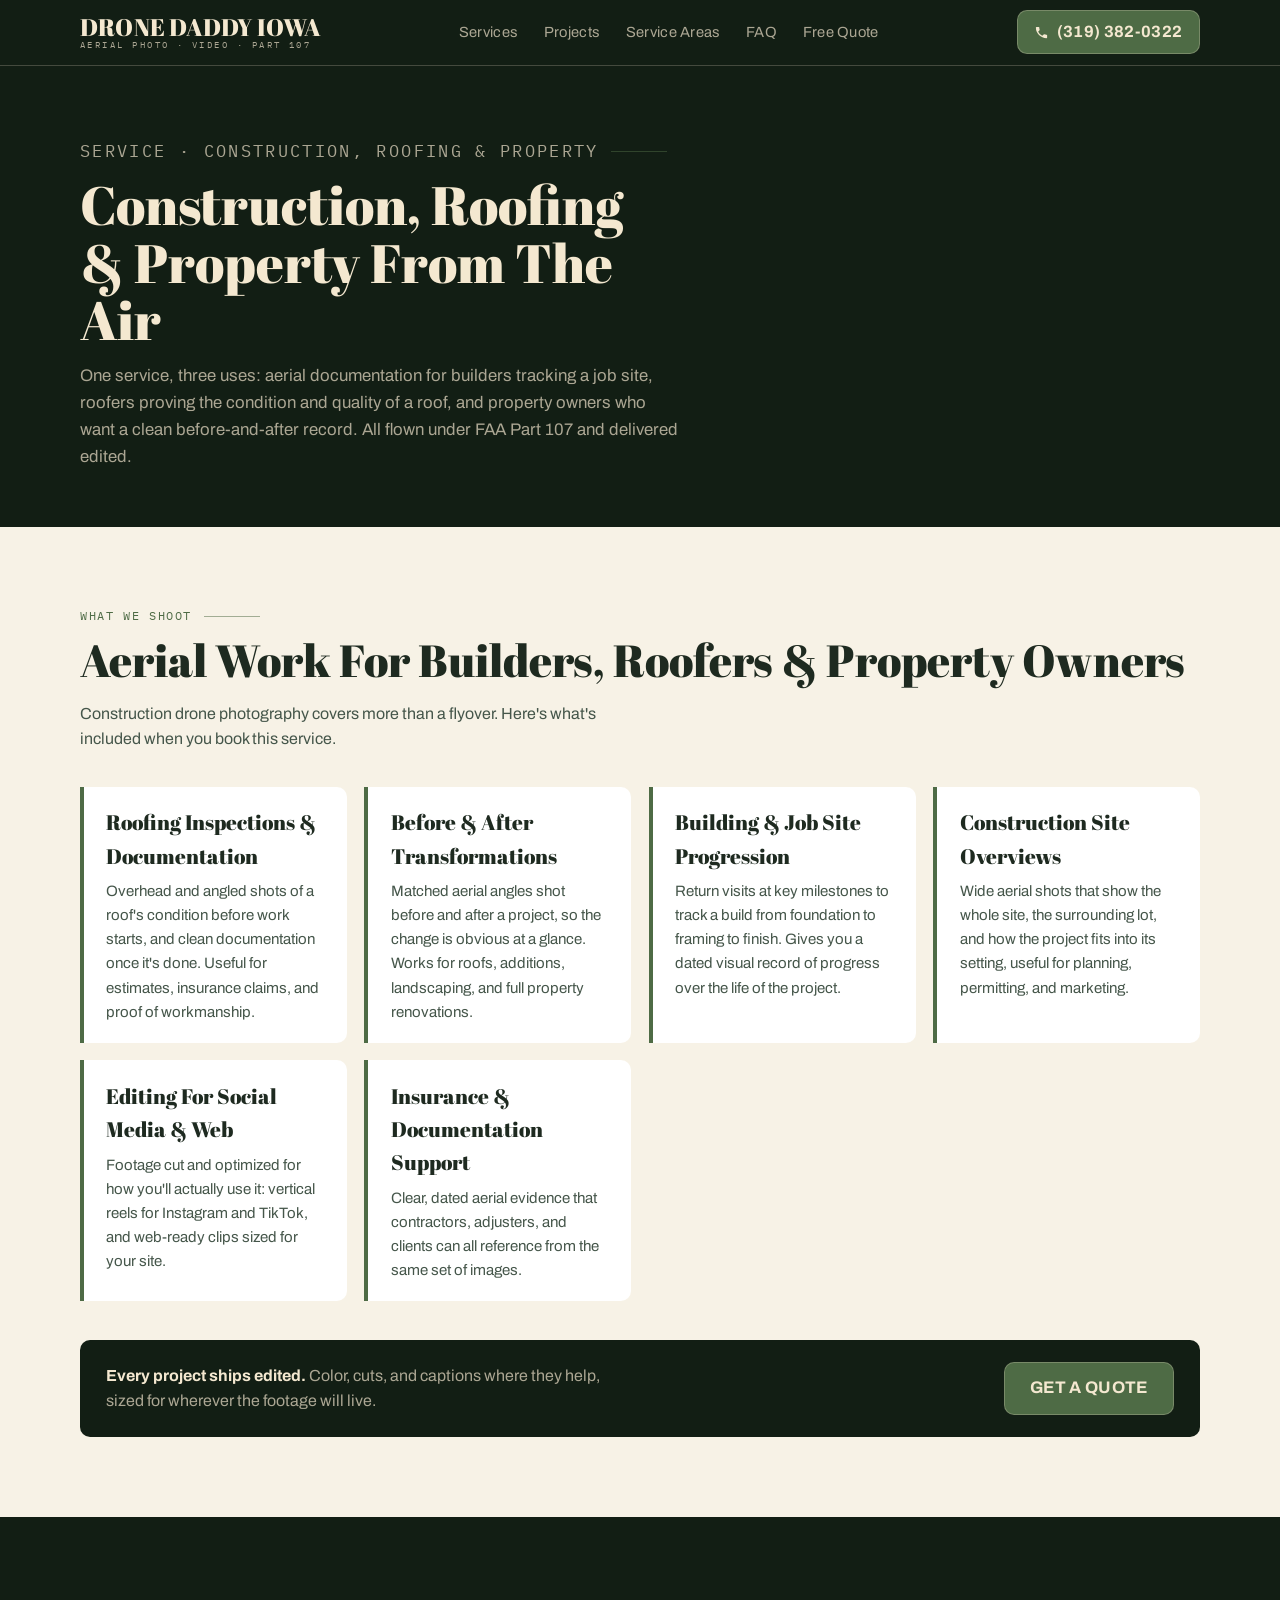
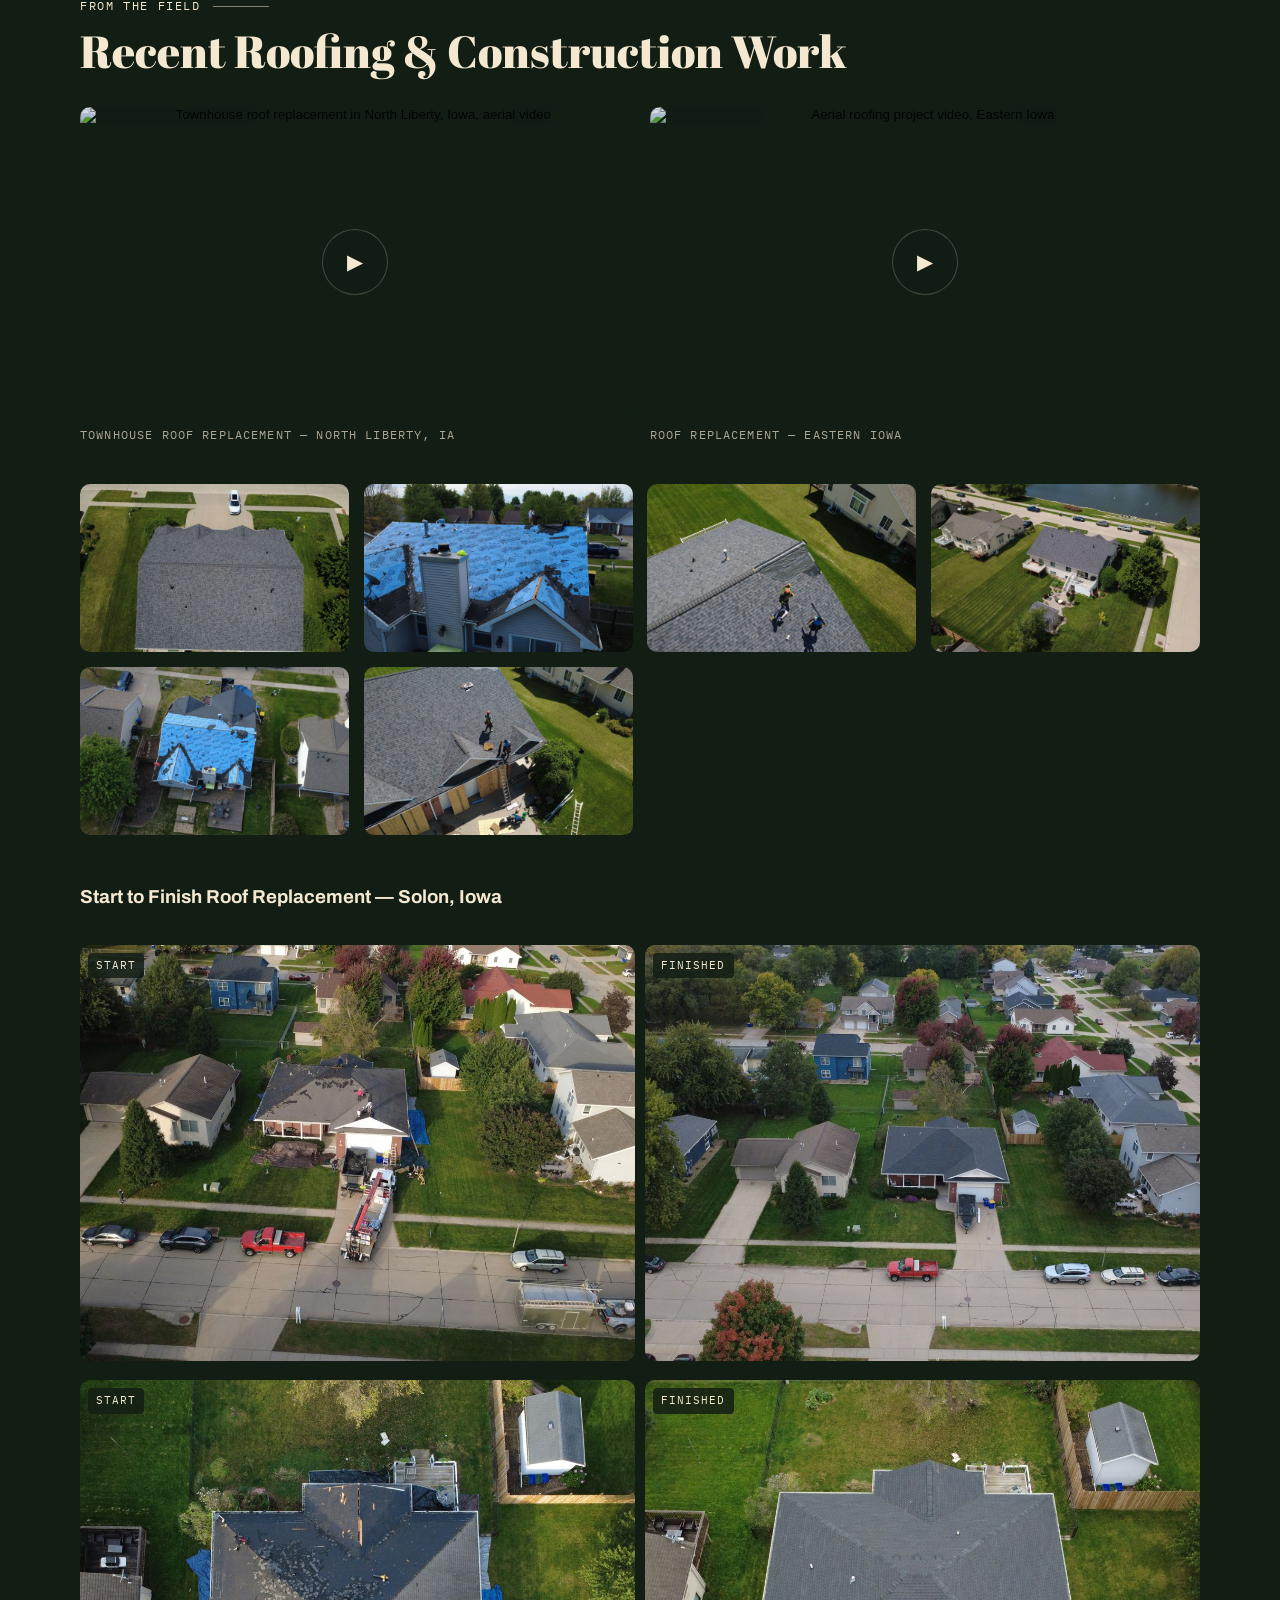
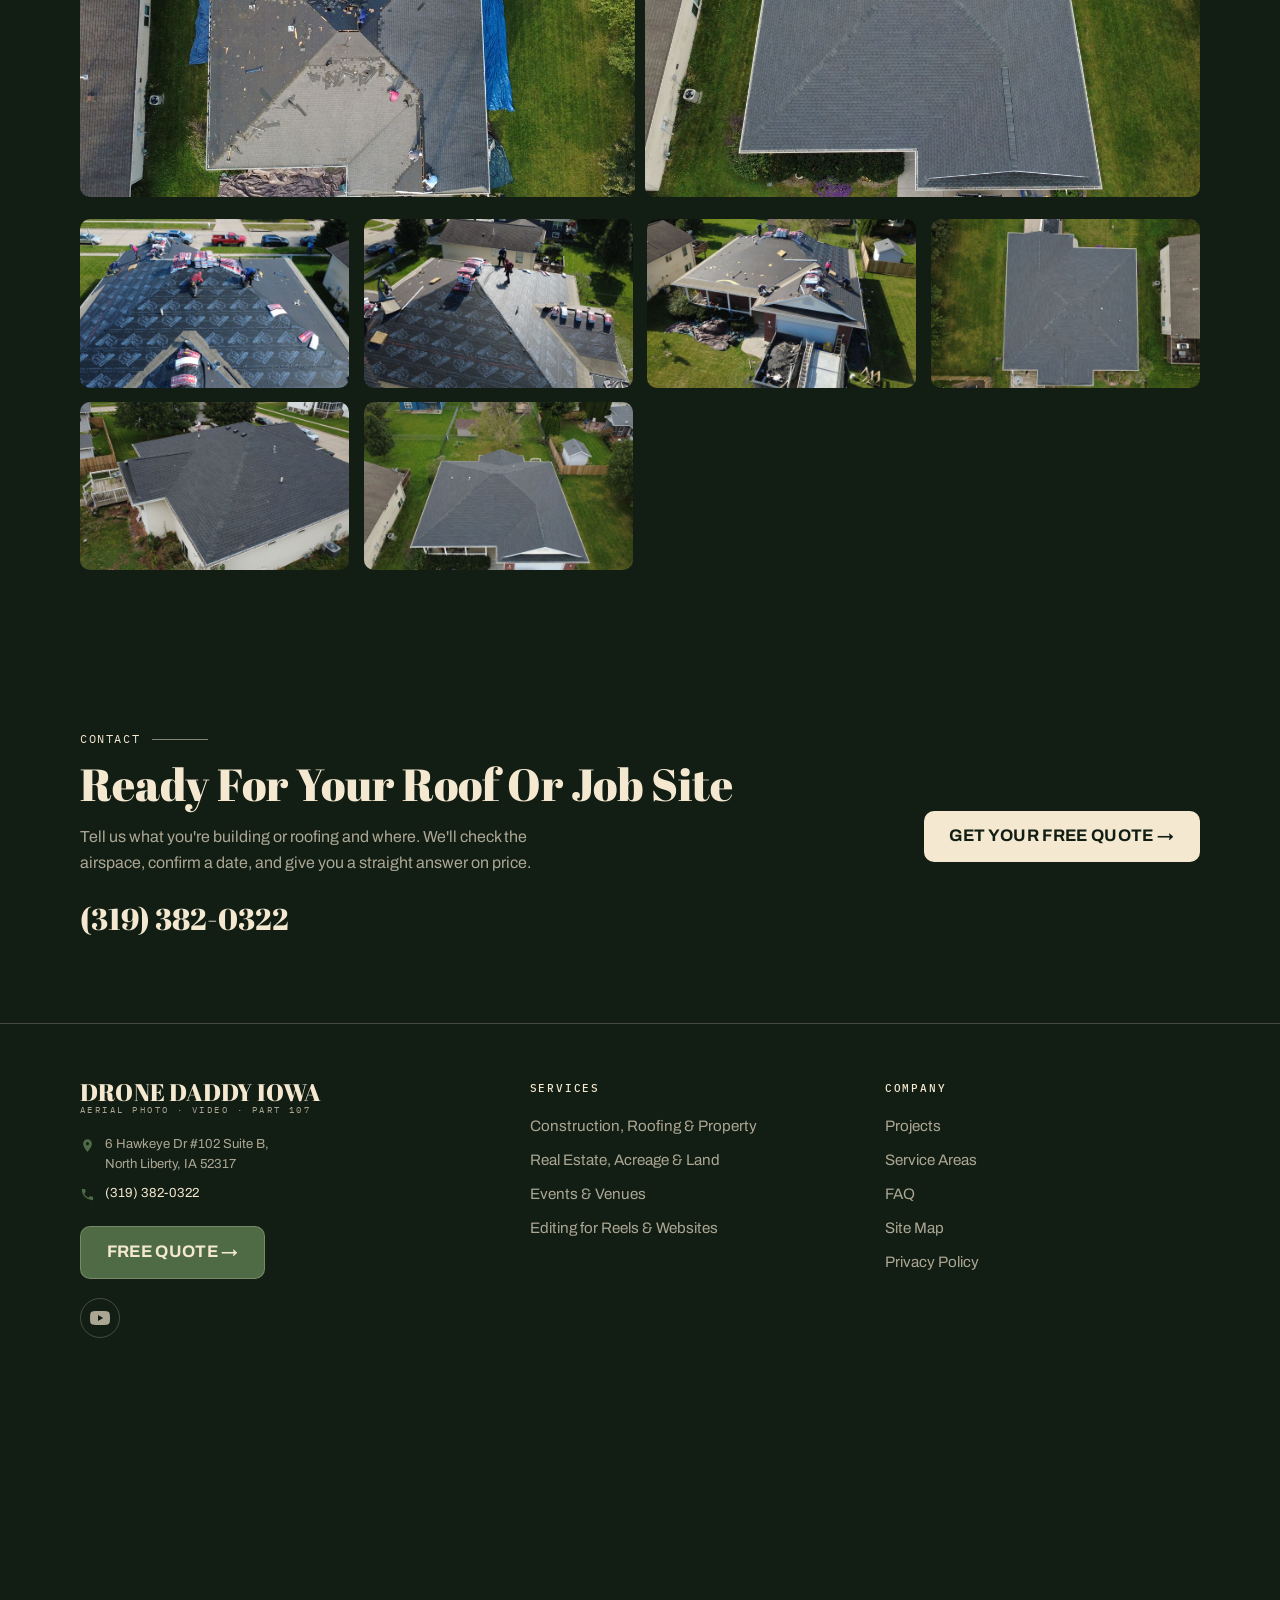
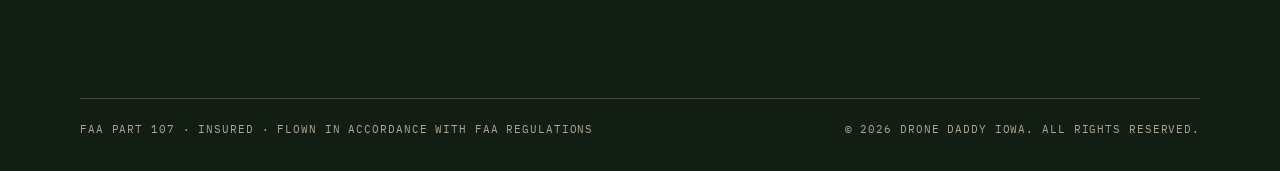
==== commit 7378c76d: "Embed Google Maps business profile in site footer Co-Authored-By: Claude Sonnet 5.5 <noreply@anthrop" ====
--- a/construction-roofing.html
+++ b/construction-roofing.html
@@ -221,6 +221,10 @@
 
     </div>
 
+    <div class="footer-map">
+      <iframe src="https://www.google.com/maps/embed?pb=!1m18!1m12!1m3!1d95217.20818106993!2d-91.27400918359376!3d41.773623!2m3!1f0!2f0!3f0!3m2!1i1024!2i768!4f13.1!3m3!1m2!1s0x655fdebf37627e4b%3A0x46b1770f5ec7a1e3!2sDrone%20Daddy%20Iowa!5e0!3m2!1sen!2sus!4v1792525925637!5m2!1sen!2sus" title="Drone Daddy Iowa on Google Maps" width="600" height="450" style="border:0;" allowfullscreen="" loading="lazy" referrerpolicy="strict-origin-when-cross-origin"></iframe>
+    </div>
+
     <div class="footer-bottom">
       <span>FAA PART 107 · INSURED · FLOWN IN ACCORDANCE WITH FAA REGULATIONS</span>
       <span>© <span id="year"></span> DRONE DADDY IOWA. ALL RIGHTS RESERVED.</span>
--- a/styles.css
+++ b/styles.css
@@ -599,3 +599,7 @@
   font-family:var(--font-mono); font-size:.68rem; letter-spacing:.1em; text-transform:uppercase;
   padding:.25rem .5rem; border-radius:4px;
 }
+
+/* Footer Google Maps embed */
+.footer-map{ margin-top:2.5rem; }
+.footer-map iframe{ display:block; width:100%; height:320px; border:0; border-radius:var(--radius); }
